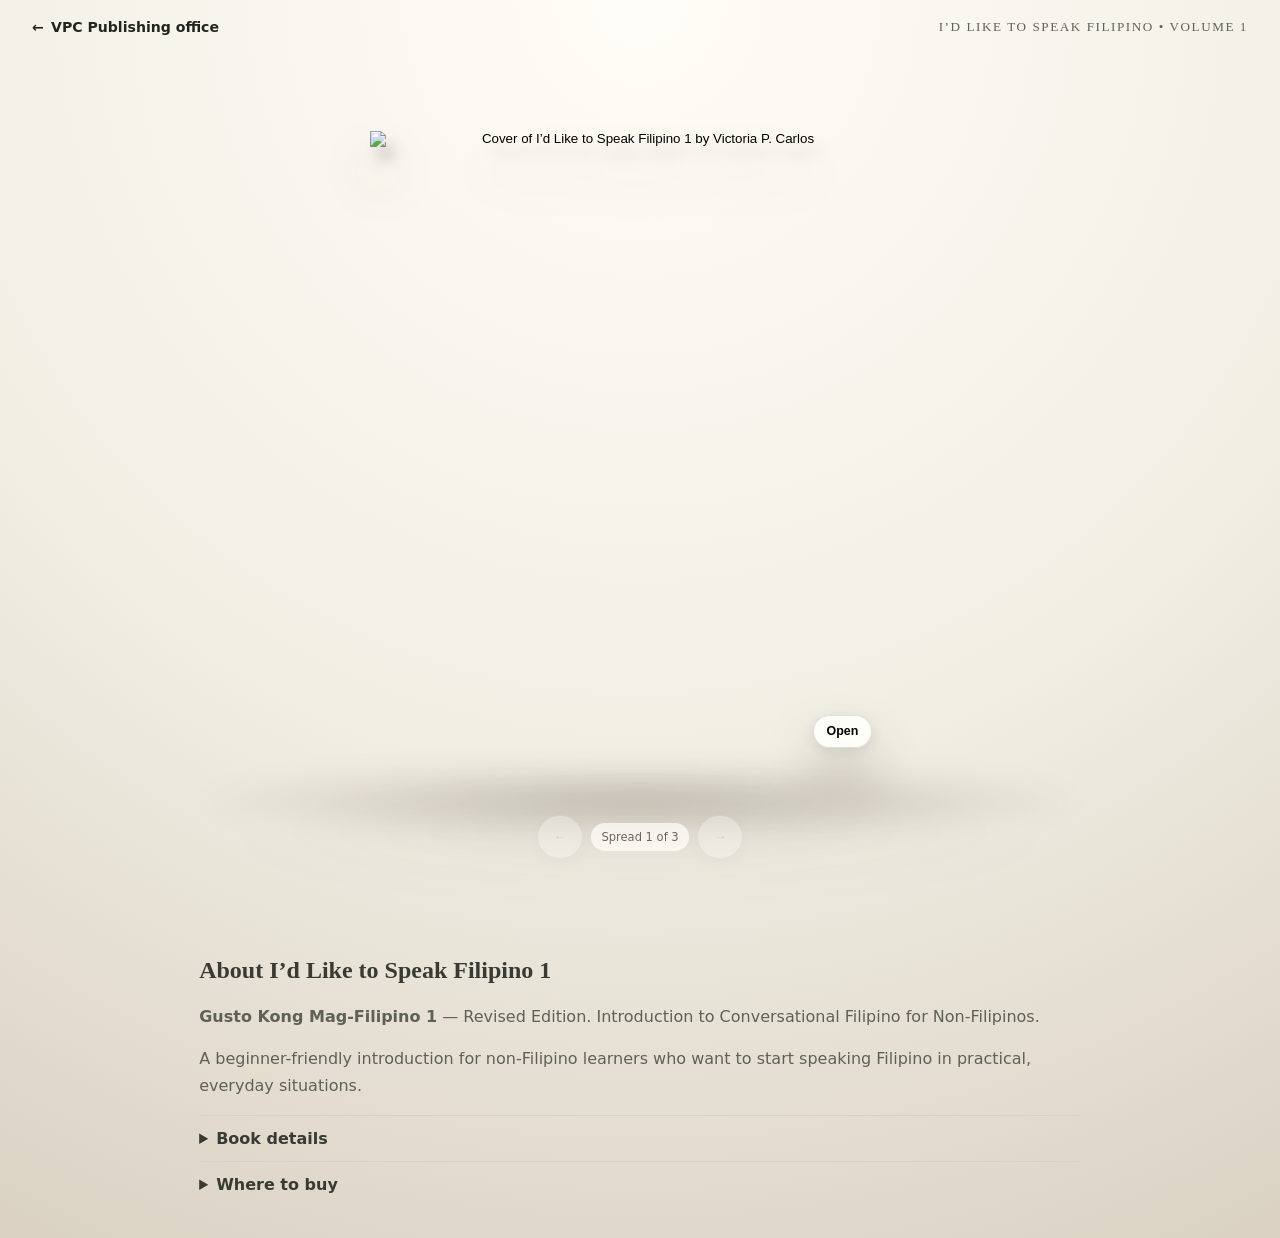
==== books/id-like-to-speak-filipino-1/index.html @ 3c0e3a0d "Add Volume 1 book experience" ====
<!doctype html>
<html lang="en"><head><meta charset="utf-8"><meta name="viewport" content="width=device-width,initial-scale=1">
<title>I’d Like to Speak Filipino 1 | Victoria P. Carlos | VPC Publishing</title><meta name="description" content="Explore I’d Like to Speak Filipino 1 by Victoria P. Carlos: Introduction to Conversational Filipino for Non-Filipinos. Read the edition summary and find current purchase options."><meta name="author" content="Victoria P. Carlos"><meta name="robots" content="index,follow,max-image-preview:large,max-snippet:-1"><link rel="canonical" href="https://industriesbarbph-rgb.github.io/carlospublishing-REALISTICDIGITALBOOKEXPERIENCE-PublicationSoftware/books/id-like-to-speak-filipino-1/"><link rel="icon" href="../../assets/favicon.svg"><link rel="stylesheet" href="../../styles.css">
<meta property="og:type" content="book"><meta property="og:site_name" content="VPC Publishing"><meta property="og:title" content="I’d Like to Speak Filipino 1 | VPC Publishing"><meta property="og:description" content="Explore I’d Like to Speak Filipino 1 by Victoria P. Carlos: Introduction to Conversational Filipino for Non-Filipinos. Read the edition summary and find current purchase options."><meta property="og:url" content="https://industriesbarbph-rgb.github.io/carlospublishing-REALISTICDIGITALBOOKEXPERIENCE-PublicationSoftware/books/id-like-to-speak-filipino-1/"><meta property="og:image" content="https://industriesbarbph-rgb.github.io/carlospublishing-REALISTICDIGITALBOOKEXPERIENCE-PublicationSoftware/assets/cover-1.jpg"><meta name="twitter:card" content="summary_large_image">
<script type="application/ld+json">{"@context":"https://schema.org","@graph":[{"@type":"Book","@id":"https://industriesbarbph-rgb.github.io/carlospublishing-REALISTICDIGITALBOOKEXPERIENCE-PublicationSoftware/books/id-like-to-speak-filipino-1/#book","name":"I’d Like to Speak Filipino 1","alternateName":"Gusto Kong Mag-Filipino 1","isbn":"9789719235033","bookEdition":"Revised Edition","description":"A beginner-friendly introduction for non-Filipino learners who want to start speaking Filipino in practical, everyday situations.","inLanguage":["en","fil"],"author":{"@type":"Person","name":"Victoria P. Carlos"},"publisher":{"@type":"Organization","name":"VPC Publishing"},"image":"https://industriesbarbph-rgb.github.io/carlospublishing-REALISTICDIGITALBOOKEXPERIENCE-PublicationSoftware/assets/cover-1.jpg","url":"https://industriesbarbph-rgb.github.io/carlospublishing-REALISTICDIGITALBOOKEXPERIENCE-PublicationSoftware/books/id-like-to-speak-filipino-1/"},{"@type":"BreadcrumbList","itemListElement":[{"@type":"ListItem","position":1,"name":"VPC Publishing","item":"https://industriesbarbph-rgb.github.io/carlospublishing-REALISTICDIGITALBOOKEXPERIENCE-PublicationSoftware/"},{"@type":"ListItem","position":2,"name":"I’d Like to Speak Filipino 1","item":"https://industriesbarbph-rgb.github.io/carlospublishing-REALISTICDIGITALBOOKEXPERIENCE-PublicationSoftware/books/id-like-to-speak-filipino-1/"}]}]}</script></head>
<body class="reader-page"><header class="reader-topbar"><a class="back-office" href="../../" aria-label="Back to VPC Publishing office">← <span>VPC Publishing office</span></a><span class="series-mark">I’d Like to Speak Filipino • Volume 1</span></header>
<main><section class="reader-shell" aria-label="Interactive publication presentation"><div class="reader-stage" data-reader-book="1"><div class="reader-book" id="readerBook"><button class="reader-cover" id="readerCover" type="button" aria-label="Open I’d Like to Speak Filipino 1"><img src="../../assets/cover-1.jpg" alt="Cover of I’d Like to Speak Filipino 1 by Victoria P. Carlos"></button><div class="spread"><article class="page left" id="leftPage"></article><article class="page right" id="rightPage"></article><div class="turn-sheet" id="turnSheet"><div class="turn-face front"></div><div class="turn-face back"></div></div><button class="tap-zone prev" id="prevZone" type="button" aria-label="Previous spread"></button><button class="tap-zone next" id="nextZone" type="button" aria-label="Next spread"></button></div></div><div class="reader-controls"><button class="reader-btn" id="prevPage" type="button" aria-label="Previous spread">←</button><span class="page-counter" id="pageCounter">Open the book</span><button class="reader-btn" id="nextPage" type="button" aria-label="Next spread">→</button></div></div></section>
<section class="seo-section" aria-labelledby="aboutBook"><h2 id="aboutBook">About I’d Like to Speak Filipino 1</h2><p><strong>Gusto Kong Mag-Filipino 1</strong> — Revised Edition. Introduction to Conversational Filipino for Non-Filipinos.</p><p>A beginner-friendly introduction for non-Filipino learners who want to start speaking Filipino in practical, everyday situations.</p><details><summary>Book details</summary><ul><li>Author: Victoria P. Carlos</li><li>Publisher: VPC Publishing</li><li>ISBN-13: 9789719235033</li></ul></details><details><summary>Where to buy</summary><p>Order through the official VPC Publishing Lazada shop, or check select National Book Store and Fully Booked branches. Physical-store stock changes by location; confirm with the branch before visiting.</p></details></section></main>
<script src="../../config.js"></script><script src="../../data.js"></script><script src="../../app.js"></script></body></html>
---- styles.css ----
:root{
  --ink:#22251f;--muted:#686c62;--cream:#f8f5eb;--paper:#fffdf6;--wood:#9d6d43;--wood-dark:#68462e;
  --line:rgba(50,52,45,.16);--shadow:rgba(46,40,30,.22);--green:#4e725e;--hall:#ebece6;
}
*{box-sizing:border-box}html{scroll-behavior:smooth}body{margin:0;color:var(--ink);font-family:Inter,ui-sans-serif,system-ui,-apple-system,BlinkMacSystemFont,"Segoe UI",sans-serif;background:#f5f3eb}a{color:inherit}button,a{-webkit-tap-highlight-color:transparent}.skip-link{position:absolute;left:-9999px;top:auto}.skip-link:focus{left:1rem;top:1rem;z-index:9999;background:white;padding:.8rem 1rem;border-radius:.6rem}
.office-page{min-height:100svh;overflow-x:hidden;background:linear-gradient(180deg,#fbfbf6 0%,#f2f2e9 67%,#d9d1c2 100%)}
.office{position:relative;min-height:100svh;overflow:hidden;isolation:isolate;display:flex;align-items:flex-end;justify-content:center;padding:clamp(1rem,3vw,2.5rem)}
.office::before{content:"";position:absolute;inset:0;background:radial-gradient(circle at 21% 9%,rgba(255,255,255,.98) 0 12%,rgba(255,248,205,.42) 26%,transparent 48%),linear-gradient(105deg,rgba(255,255,255,.55),transparent 48%);z-index:-5}.sunbeam{position:absolute;left:-6%;top:-14%;width:48%;height:92%;background:linear-gradient(110deg,rgba(255,255,255,.6),rgba(255,242,175,.18) 60%,transparent);transform:skewX(-8deg);filter:blur(2px);opacity:.75;animation:breatheLight 8s ease-in-out infinite alternate;z-index:-4;pointer-events:none}.window{position:absolute;left:3.5%;top:5%;width:min(25vw,330px);height:min(56vh,520px);border:clamp(6px,1vw,13px) solid #e8e8df;background:linear-gradient(145deg,#e9f7fb,#fcfbef 58%,#dcead9);box-shadow:0 18px 42px rgba(75,76,64,.12),inset 0 0 0 2px #cfd1c5;z-index:-3}.window::before,.window::after{content:"";position:absolute;background:#e7e7de}.window::before{width:7px;top:0;bottom:0;left:50%}.window::after{height:7px;left:0;right:0;top:52%}.leaf-shadow{position:absolute;left:7%;top:15%;width:19rem;height:19rem;opacity:.055;filter:blur(1px);z-index:-2;animation:leafMove 7s ease-in-out infinite alternate;transform-origin:bottom left}.leaf-shadow::before,.leaf-shadow::after{content:"";position:absolute;background:#183c25;border-radius:100% 0 100% 0;transform:rotate(35deg)}.leaf-shadow::before{width:8rem;height:3.2rem;left:4rem;top:4rem;box-shadow:5rem 4rem 0 #183c25,-1.5rem 7rem 0 #183c25}.leaf-shadow::after{width:6rem;height:2.6rem;left:9rem;top:1rem;box-shadow:-7rem 9rem 0 #183c25}.hallway{position:absolute;left:50%;top:5%;transform:translateX(-50%);width:min(48vw,680px);height:min(47vh,430px);background:linear-gradient(180deg,#f8f8f3,#e7e8e1);clip-path:polygon(8% 0,92% 0,100% 100%,0 100%);box-shadow:inset 0 -20px 38px rgba(73,74,66,.08);z-index:-2}.hallway::after{content:"";position:absolute;left:50%;bottom:0;width:52%;height:78%;transform:translateX(-50%);background:linear-gradient(180deg,#fafaf5,#e2e5df);border-left:2px solid rgba(88,90,82,.08);border-right:2px solid rgba(88,90,82,.08)}.brand-sign{position:absolute;z-index:-1;left:50%;top:14%;transform:translateX(-50%);min-width:min(42vw,560px);text-align:center;padding:clamp(.8rem,1.8vw,1.5rem) clamp(1rem,3vw,2.5rem);font-family:Georgia,"Times New Roman",serif;font-size:clamp(1.2rem,3vw,2.45rem);letter-spacing:.18em;color:#30342d;background:rgba(255,255,251,.74);border:1px solid rgba(74,76,69,.15);box-shadow:0 10px 30px rgba(70,70,60,.08);backdrop-filter:blur(6px)}.office-logo{display:block;width:clamp(38px,5vw,64px);height:clamp(38px,5vw,64px);border-radius:50%;margin:0 auto .55rem;display:grid;place-items:center;border:1px solid rgba(52,55,48,.35);font:700 clamp(.72rem,1.5vw,1rem)/1 Georgia,serif;letter-spacing:.08em;opacity:.9}.floor{position:absolute;left:-15%;right:-15%;bottom:-10%;height:45%;z-index:-4;background:linear-gradient(180deg,#e5ded1,#cfc4b3);transform:perspective(900px) rotateX(62deg);transform-origin:center bottom;background-image:linear-gradient(90deg,rgba(95,78,60,.07) 1px,transparent 1px),linear-gradient(rgba(95,78,60,.045) 1px,transparent 1px);background-size:120px 100%,100% 80px}.plant{position:absolute;right:4%;bottom:17%;width:9rem;height:17rem;z-index:-1}.pot{position:absolute;bottom:0;left:50%;transform:translateX(-50%);width:5.5rem;height:5rem;background:linear-gradient(90deg,#c5ab87,#eadcc4,#b99b74);clip-path:polygon(12% 0,88% 0,75% 100%,25% 100%)}.stem{position:absolute;left:50%;bottom:4rem;width:3px;height:11rem;background:#6e8068}.plant i{position:absolute;width:5.7rem;height:2.2rem;background:#789576;border-radius:100% 0 100% 0;transform-origin:100% 50%;animation:plantMove 6s ease-in-out infinite alternate}.plant i:nth-child(1){left:-.4rem;bottom:8rem;transform:rotate(18deg)}.plant i:nth-child(2){right:-.5rem;bottom:10rem;transform:scaleX(-1) rotate(10deg)}.plant i:nth-child(3){left:-1rem;bottom:12.5rem;transform:rotate(-6deg)}.plant i:nth-child(4){right:-.2rem;bottom:14rem;transform:scaleX(-1) rotate(-14deg)}
.shelf-scene{position:relative;width:min(92vw,1120px);z-index:5;margin-bottom:clamp(1rem,5vh,4rem);perspective:1500px}.shelf-header{display:flex;justify-content:space-between;align-items:end;gap:1rem;margin:0 auto 1rem;width:min(100%,980px);padding:0 .5rem}.shelf-header h1{font:600 clamp(1.05rem,2vw,1.55rem)/1.15 Georgia,"Times New Roman",serif;margin:0}.shelf-header p{margin:0;color:var(--muted);font-size:clamp(.72rem,1.2vw,.92rem)}.bookshelf{position:relative;margin:auto;width:min(100%,1040px);padding:clamp(1rem,3vw,2rem) clamp(.7rem,3vw,2.2rem) clamp(1.2rem,2.5vw,2rem);background:linear-gradient(90deg,#7a5033 0 1.5%,#a9784f 2.5% 97.5%,#70482e 98.5%),linear-gradient(#b18157,#8a5c3c);border-radius:8px 8px 3px 3px;box-shadow:0 38px 65px rgba(63,49,35,.28),inset 0 0 0 1px rgba(255,255,255,.1);transform:rotateX(.8deg)}.bookshelf::before{content:"";position:absolute;left:-2%;right:-2%;bottom:-1.15rem;height:1.45rem;border-radius:3px;background:linear-gradient(#a97950,#69452d);box-shadow:0 12px 18px rgba(50,36,25,.28)}.shelf-back{position:absolute;inset:1rem 1.2rem 1.1rem;background:linear-gradient(180deg,#d6b28b 0,#c69a70 55%,#b7845d);box-shadow:inset 0 14px 30px rgba(72,43,24,.16);border-radius:3px}.book-row{position:relative;display:grid;grid-template-columns:repeat(4,minmax(0,1fr));align-items:end;gap:clamp(.45rem,2.1vw,1.4rem);min-height:clamp(330px,48vw,570px);padding:clamp(.4rem,1vw,1rem) clamp(.2rem,1.3vw,.9rem) 0;z-index:2}.book-link{position:relative;display:flex;align-items:end;justify-content:center;text-decoration:none;min-width:0;height:100%;outline-offset:6px}.book-object{position:relative;width:min(100%,190px);transform-style:preserve-3d;transition:transform .34s cubic-bezier(.2,.75,.25,1),filter .34s ease;filter:drop-shadow(10px 18px 10px rgba(55,37,25,.28));transform:rotateY(-3deg)}.book-link:nth-child(2) .book-object{transform:rotateY(2deg)}.book-link:nth-child(3) .book-object{transform:rotateY(-1deg)}.book-link:nth-child(4) .book-object{transform:rotateY(3deg)}.book-cover{display:block;width:100%;aspect-ratio:2/3;object-fit:cover;border-radius:2px 5px 5px 2px;box-shadow:inset 0 0 0 1px rgba(0,0,0,.06)}.book-object::before{content:"";position:absolute;left:-9px;top:1.5%;bottom:1.5%;width:10px;background:linear-gradient(90deg,rgba(45,31,22,.48),rgba(255,255,255,.14));transform:rotateY(78deg);transform-origin:right center;border-radius:3px 0 0 3px}.book-object::after{content:"";position:absolute;left:4%;right:1%;bottom:-7px;height:8px;background:repeating-linear-gradient(90deg,#f0e8d8 0 5px,#d4c8b6 5px 6px);transform:skewX(-16deg);transform-origin:top}.book-caption{position:absolute;left:50%;bottom:-3.2rem;transform:translateX(-50%);width:max-content;max-width:140%;padding:.45rem .7rem;background:rgba(255,255,249,.9);border:1px solid rgba(44,46,40,.12);border-radius:999px;font-size:clamp(.67rem,1.1vw,.82rem);font-weight:700;letter-spacing:.03em;opacity:0;transition:opacity .25s ease,transform .25s ease;pointer-events:none;white-space:nowrap}.book-link:hover .book-object,.book-link:focus-visible .book-object{transform:translateY(-18px) rotateY(0deg) scale(1.035);filter:drop-shadow(14px 26px 14px rgba(55,37,25,.32))}.book-link:hover .book-caption,.book-link:focus-visible .book-caption{opacity:1;transform:translate(-50%,-4px)}.note-pin{position:absolute;right:clamp(.2rem,2vw,1.7rem);top:-4.6rem;z-index:8;width:clamp(118px,15vw,180px);transform-origin:50% -10px;animation:sway 4.7s ease-in-out infinite alternate}.pin-dot{position:absolute;left:50%;top:-8px;transform:translateX(-50%);width:14px;height:14px;border-radius:50%;background:#a24a3d;box-shadow:0 2px 4px rgba(0,0,0,.25);z-index:2}.note-button{width:100%;min-height:110px;border:0;cursor:pointer;text-align:left;padding:1rem .9rem;background:#fff3a9;color:#3a3325;box-shadow:3px 7px 12px rgba(66,54,35,.18);font:600 clamp(.76rem,1.15vw,.9rem)/1.35 "Segoe Print","Bradley Hand",cursive;transform:rotate(1.5deg);clip-path:polygon(1% 1%,98% 0,100% 96%,93% 98%,84% 96%,75% 99%,64% 96%,55% 100%,44% 97%,32% 100%,21% 97%,11% 99%,0 95%)}.note-button small{display:block;margin-top:.65rem;font:500 .7rem/1.2 system-ui;color:#71654a}.note-button:focus-visible{outline:3px solid #315b4a;outline-offset:4px}.office-hint{position:absolute;left:50%;bottom:1.1rem;transform:translateX(-50%);z-index:9;font-size:.76rem;color:#66685f;background:rgba(255,255,250,.72);padding:.5rem .8rem;border-radius:999px;backdrop-filter:blur(5px)}.modal{position:fixed;inset:0;z-index:100;display:none;place-items:center;padding:1rem;background:rgba(38,39,34,.34);backdrop-filter:blur(5px)}.modal.open{display:grid}.modal-card{width:min(92vw,620px);max-height:82svh;overflow:auto;background:#fffdf7;border-radius:18px;box-shadow:0 30px 80px rgba(0,0,0,.22);padding:clamp(1.2rem,4vw,2rem);position:relative}.modal-close{position:absolute;right:.7rem;top:.7rem;border:1px solid var(--line);background:#fff;border-radius:50%;width:42px;height:42px;cursor:pointer;font-size:1.3rem}.modal-card h2{font-family:Georgia,serif;margin:.2rem 3rem .45rem 0}.modal-card p{color:var(--muted);line-height:1.6}.empty-note{border:1px dashed #d2c393;background:#fff8d5;padding:1rem;border-radius:10px}
.reader-page{min-height:100svh;background:radial-gradient(circle at 50% 0,#fffdf7 0,#f1eee4 55%,#dad1c2 100%);overflow-x:hidden}.reader-topbar{display:flex;align-items:center;justify-content:space-between;gap:1rem;padding:clamp(.8rem,2vw,1.2rem) clamp(1rem,3vw,2rem);position:relative;z-index:20}.back-office{display:inline-flex;align-items:center;gap:.45rem;text-decoration:none;font-weight:700;font-size:.88rem}.series-mark{font-family:Georgia,serif;font-size:.82rem;letter-spacing:.12em;color:#5f6259;text-transform:uppercase}.reader-shell{min-height:calc(100svh - 74px);display:grid;place-items:center;padding:1rem clamp(.5rem,2vw,2rem) 2rem}.reader-stage{position:relative;width:min(96vw,1080px);aspect-ratio:1.58/1;perspective:2200px}.reader-book{position:absolute;inset:0;filter:drop-shadow(0 30px 26px rgba(60,48,35,.24));transform-style:preserve-3d}.reader-book::after{content:"";position:absolute;left:8%;right:8%;bottom:-6%;height:12%;background:radial-gradient(ellipse,rgba(62,47,33,.25),transparent 70%);filter:blur(12px);z-index:-5}.reader-cover{position:absolute;left:25%;top:2%;width:50%;height:96%;z-index:20;cursor:pointer;border:0;background:none;padding:0;transform-origin:left center;transform-style:preserve-3d;transition:transform 1.15s cubic-bezier(.18,.78,.18,1),opacity .2s ease .95s}.reader-cover img{width:100%;height:100%;object-fit:contain;display:block;filter:drop-shadow(8px 13px 8px rgba(0,0,0,.2));backface-visibility:hidden}.reader-cover::after{content:"Open";position:absolute;right:7%;bottom:6%;background:rgba(255,255,250,.93);border:1px solid rgba(40,42,38,.14);padding:.55rem .8rem;border-radius:999px;font-weight:800;font-size:.78rem;box-shadow:0 4px 15px rgba(0,0,0,.09)}.reader-book.is-open .reader-cover{transform:translateX(-2%) rotateY(-164deg);opacity:0;pointer-events:none}.spread{position:absolute;inset:3% 2%;display:grid;grid-template-columns:1fr 1fr;background:#eee3d2;border-radius:10px;overflow:visible;opacity:0;transition:opacity .25s ease .55s}.reader-book.is-open .spread{opacity:1}.spread::before{content:"";position:absolute;left:50%;top:0;bottom:0;width:22px;transform:translateX(-50%);z-index:8;background:linear-gradient(90deg,rgba(81,61,39,.13),rgba(255,255,255,.3) 42%,rgba(57,42,29,.16) 52%,rgba(255,255,255,.2) 64%,rgba(70,50,35,.1));pointer-events:none}.spread::after{content:"";position:absolute;inset:-11px -14px -16px;z-index:-3;border-radius:13px;background:linear-gradient(145deg,#785a43,#554033);box-shadow:inset 0 0 0 1px rgba(255,255,255,.06)}.page{position:relative;min-width:0;padding:clamp(1rem,3vw,2.5rem);overflow:auto;background:linear-gradient(100deg,#f3e8d7,#fffdf5 12%,#fffdf7 85%,#eadcc8);border:1px solid rgba(89,68,47,.12);font-family:Georgia,"Times New Roman",serif}.page.left{border-radius:7px 0 0 7px;background:linear-gradient(90deg,#f8f0e4,#fffdf7 88%,#e8dac5)}.page.right{border-radius:0 7px 7px 0}.page h1,.page h2{margin:.05rem 0 .75rem;color:#29271f}.page h1{font-size:clamp(1.15rem,2.7vw,2.25rem);line-height:1.08}.page h2{font-size:clamp(1.05rem,2vw,1.55rem)}.page p,.page li{font-size:clamp(.76rem,1.25vw,1rem);line-height:1.62;color:#4e493f}.eyebrow{font:800 clamp(.62rem,.9vw,.75rem)/1.2 system-ui;letter-spacing:.16em;text-transform:uppercase;color:#777064;margin-bottom:.65rem}.page .big-number{font:700 clamp(4rem,10vw,8.5rem)/.8 Georgia,serif;color:rgba(80,77,67,.08);position:absolute;right:5%;bottom:5%;pointer-events:none}.facts{display:grid;gap:.55rem;margin-top:1rem}.fact{display:flex;justify-content:space-between;gap:1rem;border-top:1px solid rgba(72,68,59,.13);padding-top:.55rem;font:600 clamp(.69rem,1vw,.86rem)/1.3 system-ui}.fact span:last-child{text-align:right;color:#65685f;font-weight:500}.page-links{display:grid;gap:.65rem;margin-top:1rem}.page-link{display:flex;justify-content:space-between;align-items:center;gap:1rem;text-decoration:none;padding:.8rem .9rem;border:1px solid rgba(48,51,45,.14);background:rgba(255,255,255,.65);border-radius:10px;font:750 clamp(.72rem,1vw,.9rem)/1.25 system-ui}.page-link:hover,.page-link:focus-visible{background:white;outline:none;box-shadow:0 5px 15px rgba(70,60,45,.08)}.store-status{display:grid;gap:.55rem;margin-top:.8rem}.store-row{border-left:3px solid #8d9e86;padding:.5rem .7rem;background:rgba(255,255,255,.55);font:600 clamp(.7rem,1vw,.86rem)/1.35 system-ui}.store-row small{display:block;color:#74776d;margin-top:.2rem;font-weight:500}.series-grid{display:grid;grid-template-columns:repeat(2,minmax(0,1fr));gap:.65rem;margin-top:.8rem}.series-card{display:flex;align-items:center;gap:.65rem;text-decoration:none;padding:.5rem;border:1px solid rgba(48,51,45,.12);border-radius:10px;background:rgba(255,255,255,.55);font:700 clamp(.65rem,.95vw,.82rem)/1.2 system-ui}.series-card img{width:42px;aspect-ratio:2/3;object-fit:cover;border-radius:2px}.reader-controls{position:absolute;left:50%;bottom:-3.6rem;transform:translateX(-50%);display:flex;align-items:center;gap:.5rem;z-index:30}.reader-btn{min-width:46px;height:44px;border-radius:999px;border:1px solid rgba(45,48,42,.16);background:rgba(255,255,251,.88);backdrop-filter:blur(5px);cursor:pointer;font-weight:800;box-shadow:0 5px 15px rgba(60,50,40,.08)}.reader-btn:disabled{opacity:.35;cursor:default}.page-counter{font-size:.72rem;color:#686a61;background:rgba(255,255,250,.7);padding:.45rem .65rem;border-radius:999px}.tap-zone{position:absolute;top:3%;bottom:3%;width:15%;z-index:15;border:0;background:transparent;cursor:pointer}.tap-zone.prev{left:2%}.tap-zone.next{right:2%}.turn-sheet{position:absolute;top:0;bottom:0;left:50%;width:50%;z-index:12;transform-origin:left center;transform-style:preserve-3d;pointer-events:none;display:none}.turn-sheet.active{display:block;animation:pageTurn .72s cubic-bezier(.24,.73,.22,1) forwards}.turn-face{position:absolute;inset:0;backface-visibility:hidden;padding:clamp(1rem,3vw,2.5rem);background:linear-gradient(100deg,#fffdf7,#efe1cd);border:1px solid rgba(80,60,40,.12);overflow:hidden}.turn-face.back{transform:rotateY(180deg);background:linear-gradient(90deg,#f8f0e4,#fffdf7)}.seo-section{max-width:920px;margin:4.8rem auto 2rem;padding:0 1.2rem;color:#383a34}.seo-section h2{font-family:Georgia,serif}.seo-section p,.seo-section li{line-height:1.65;color:#5e6158}.seo-section details{border-top:1px solid #d5d2c8;padding:.8rem 0}.seo-section summary{cursor:pointer;font-weight:800}
@keyframes sway{from{transform:rotate(-2.2deg)}to{transform:rotate(2.1deg)}}@keyframes breatheLight{from{opacity:.58;transform:skewX(-8deg) translateX(-1%)}to{opacity:.82;transform:skewX(-8deg) translateX(2%)}}@keyframes leafMove{from{transform:rotate(-2deg) translateX(-3px)}to{transform:rotate(3deg) translateX(5px)}}@keyframes plantMove{from{filter:brightness(.98)}to{filter:brightness(1.04)}}@keyframes pageTurn{0%{transform:rotateY(0);filter:drop-shadow(-2px 0 1px rgba(0,0,0,.06))}45%{filter:drop-shadow(-18px 7px 10px rgba(60,45,30,.18))}100%{transform:rotateY(-180deg);filter:none}}
@media(max-width:760px){.office{padding:.7rem}.window{width:36vw;height:36vh;left:-4%;top:2%}.hallway{width:84vw;height:33vh;top:3%}.brand-sign{top:9%;min-width:68vw;font-size:clamp(1rem,4.3vw,1.5rem);letter-spacing:.12em}.plant{right:-2rem;bottom:22%;transform:scale(.72)}.shelf-scene{width:98vw;margin-bottom:8vh}.shelf-header{padding:0 .9rem;margin-bottom:.65rem}.book-row{gap:.38rem;min-height:58vw;padding:.4rem .2rem 0}.bookshelf{padding:1rem .5rem 1.3rem}.book-object{width:100%;filter:drop-shadow(4px 10px 5px rgba(55,37,25,.25))}.book-object::before{left:-5px;width:6px}.book-caption{display:none}.note-pin{right:1rem;top:-5.5rem;width:118px}.note-button{min-height:94px;padding:.8rem .7rem}.office-hint{font-size:.68rem;bottom:.55rem}.reader-topbar{padding:.7rem .9rem}.reader-shell{min-height:auto;display:block;padding:.2rem .45rem 5rem}.reader-stage{width:100%;aspect-ratio:auto;min-height:76svh}.spread{inset:1% 1%;grid-template-columns:1fr;overflow:hidden}.spread::before{display:none}.page{position:absolute;inset:0;border-radius:7px!important;padding:1.2rem 1.1rem 3.8rem}.page.left{display:none}.page.right{display:block}.reader-cover{left:12%;width:76%;height:90%;top:4%}.tap-zone.prev{left:0;width:22%}.tap-zone.next{right:0;width:22%}.turn-sheet{left:0;width:100%;transform-origin:left center}.reader-controls{bottom:-3.7rem}.series-grid{grid-template-columns:1fr 1fr}.seo-section{margin-top:1.5rem}}
@media(prefers-reduced-motion:reduce){*,*::before,*::after{animation-duration:.001ms!important;animation-iteration-count:1!important;scroll-behavior:auto!important;transition-duration:.001ms!important}.note-pin{transform:rotate(1deg)}}
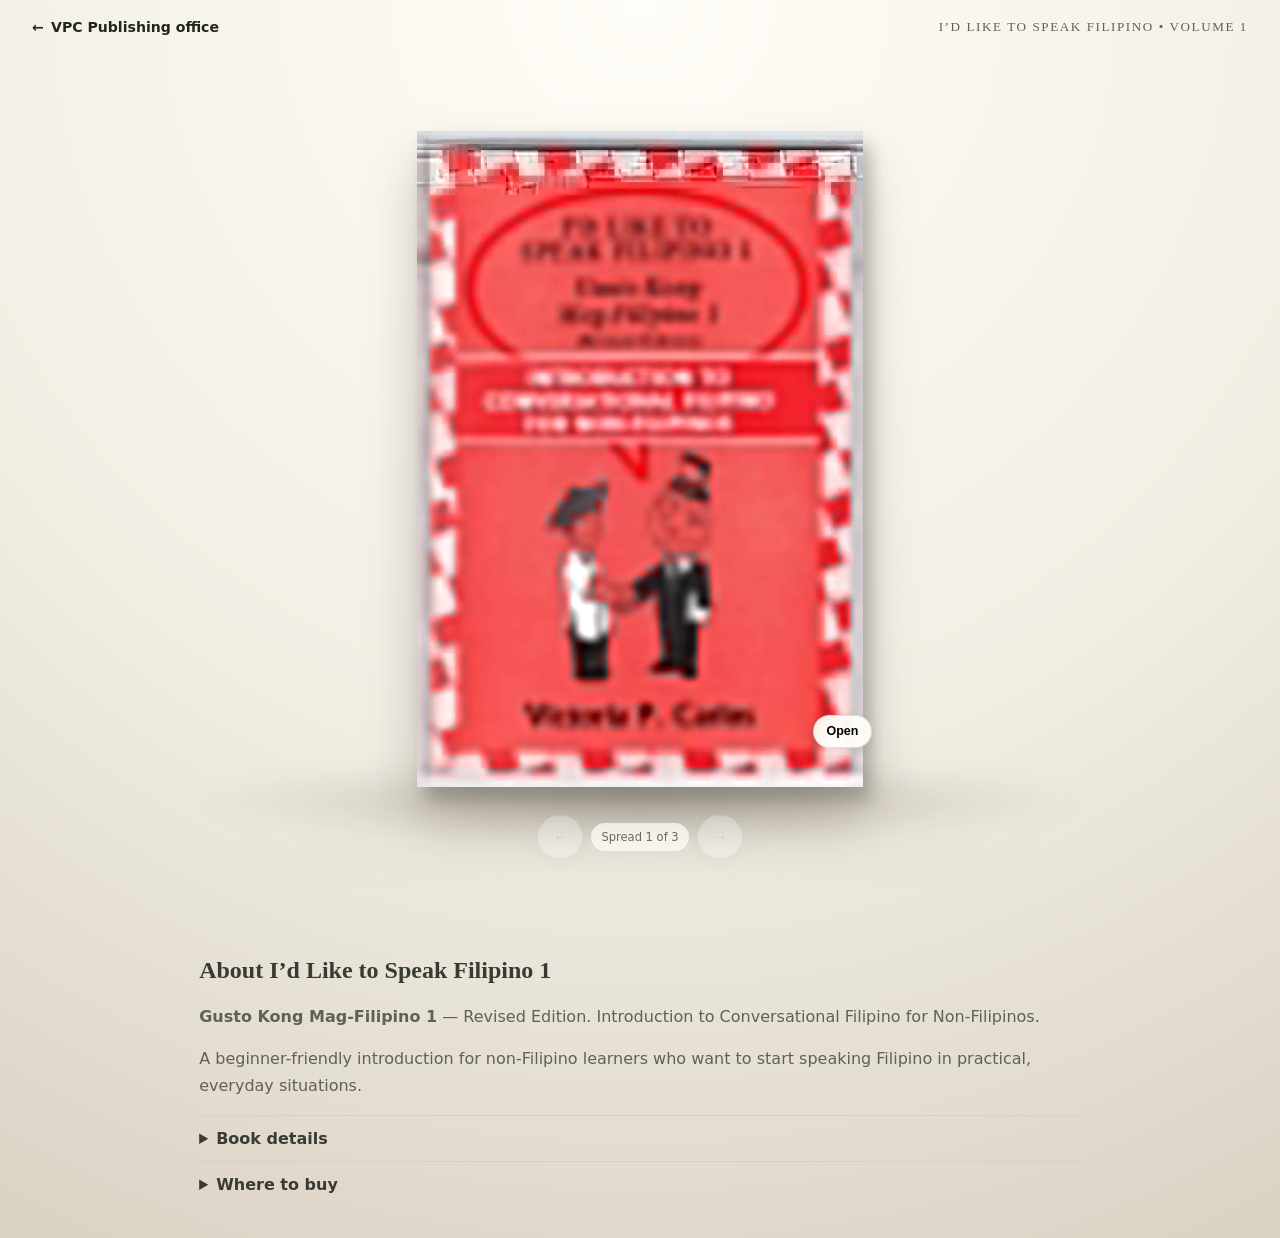
==== commit 04d1b815: "Apply responsive reader fixes to Volume 1" ====
--- a/books/id-like-to-speak-filipino-1/index.html
+++ b/books/id-like-to-speak-filipino-1/index.html
@@ -1,9 +1,9 @@
 <!doctype html>
 <html lang="en"><head><meta charset="utf-8"><meta name="viewport" content="width=device-width,initial-scale=1">
-<title>I’d Like to Speak Filipino 1 | Victoria P. Carlos | VPC Publishing</title><meta name="description" content="Explore I’d Like to Speak Filipino 1 by Victoria P. Carlos: Introduction to Conversational Filipino for Non-Filipinos. Read the edition summary and find current purchase options."><meta name="author" content="Victoria P. Carlos"><meta name="robots" content="index,follow,max-image-preview:large,max-snippet:-1"><link rel="canonical" href="https://industriesbarbph-rgb.github.io/carlospublishing-REALISTICDIGITALBOOKEXPERIENCE-PublicationSoftware/books/id-like-to-speak-filipino-1/"><link rel="icon" href="../../assets/favicon.svg"><link rel="stylesheet" href="../../styles.css">
+<title>I’d Like to Speak Filipino 1 | Victoria P. Carlos | VPC Publishing</title><meta name="description" content="Explore I’d Like to Speak Filipino 1 by Victoria P. Carlos: Introduction to Conversational Filipino for Non-Filipinos. Read the edition summary and find current purchase options."><meta name="author" content="Victoria P. Carlos"><meta name="robots" content="index,follow,max-image-preview:large,max-snippet:-1"><link rel="canonical" href="https://industriesbarbph-rgb.github.io/carlospublishing-REALISTICDIGITALBOOKEXPERIENCE-PublicationSoftware/books/id-like-to-speak-filipino-1/"><link rel="icon" href="../../assets/favicon.svg"><link rel="stylesheet" href="../../styles.css"><link rel="stylesheet" href="../../reader-fixes.css">
 <meta property="og:type" content="book"><meta property="og:site_name" content="VPC Publishing"><meta property="og:title" content="I’d Like to Speak Filipino 1 | VPC Publishing"><meta property="og:description" content="Explore I’d Like to Speak Filipino 1 by Victoria P. Carlos: Introduction to Conversational Filipino for Non-Filipinos. Read the edition summary and find current purchase options."><meta property="og:url" content="https://industriesbarbph-rgb.github.io/carlospublishing-REALISTICDIGITALBOOKEXPERIENCE-PublicationSoftware/books/id-like-to-speak-filipino-1/"><meta property="og:image" content="https://industriesbarbph-rgb.github.io/carlospublishing-REALISTICDIGITALBOOKEXPERIENCE-PublicationSoftware/assets/cover-1.jpg"><meta name="twitter:card" content="summary_large_image">
 <script type="application/ld+json">{"@context":"https://schema.org","@graph":[{"@type":"Book","@id":"https://industriesbarbph-rgb.github.io/carlospublishing-REALISTICDIGITALBOOKEXPERIENCE-PublicationSoftware/books/id-like-to-speak-filipino-1/#book","name":"I’d Like to Speak Filipino 1","alternateName":"Gusto Kong Mag-Filipino 1","isbn":"9789719235033","bookEdition":"Revised Edition","description":"A beginner-friendly introduction for non-Filipino learners who want to start speaking Filipino in practical, everyday situations.","inLanguage":["en","fil"],"author":{"@type":"Person","name":"Victoria P. Carlos"},"publisher":{"@type":"Organization","name":"VPC Publishing"},"image":"https://industriesbarbph-rgb.github.io/carlospublishing-REALISTICDIGITALBOOKEXPERIENCE-PublicationSoftware/assets/cover-1.jpg","url":"https://industriesbarbph-rgb.github.io/carlospublishing-REALISTICDIGITALBOOKEXPERIENCE-PublicationSoftware/books/id-like-to-speak-filipino-1/"},{"@type":"BreadcrumbList","itemListElement":[{"@type":"ListItem","position":1,"name":"VPC Publishing","item":"https://industriesbarbph-rgb.github.io/carlospublishing-REALISTICDIGITALBOOKEXPERIENCE-PublicationSoftware/"},{"@type":"ListItem","position":2,"name":"I’d Like to Speak Filipino 1","item":"https://industriesbarbph-rgb.github.io/carlospublishing-REALISTICDIGITALBOOKEXPERIENCE-PublicationSoftware/books/id-like-to-speak-filipino-1/"}]}]}</script></head>
 <body class="reader-page"><header class="reader-topbar"><a class="back-office" href="../../" aria-label="Back to VPC Publishing office">← <span>VPC Publishing office</span></a><span class="series-mark">I’d Like to Speak Filipino • Volume 1</span></header>
 <main><section class="reader-shell" aria-label="Interactive publication presentation"><div class="reader-stage" data-reader-book="1"><div class="reader-book" id="readerBook"><button class="reader-cover" id="readerCover" type="button" aria-label="Open I’d Like to Speak Filipino 1"><img src="../../assets/cover-1.jpg" alt="Cover of I’d Like to Speak Filipino 1 by Victoria P. Carlos"></button><div class="spread"><article class="page left" id="leftPage"></article><article class="page right" id="rightPage"></article><div class="turn-sheet" id="turnSheet"><div class="turn-face front"></div><div class="turn-face back"></div></div><button class="tap-zone prev" id="prevZone" type="button" aria-label="Previous spread"></button><button class="tap-zone next" id="nextZone" type="button" aria-label="Next spread"></button></div></div><div class="reader-controls"><button class="reader-btn" id="prevPage" type="button" aria-label="Previous spread">←</button><span class="page-counter" id="pageCounter">Open the book</span><button class="reader-btn" id="nextPage" type="button" aria-label="Next spread">→</button></div></div></section>
 <section class="seo-section" aria-labelledby="aboutBook"><h2 id="aboutBook">About I’d Like to Speak Filipino 1</h2><p><strong>Gusto Kong Mag-Filipino 1</strong> — Revised Edition. Introduction to Conversational Filipino for Non-Filipinos.</p><p>A beginner-friendly introduction for non-Filipino learners who want to start speaking Filipino in practical, everyday situations.</p><details><summary>Book details</summary><ul><li>Author: Victoria P. Carlos</li><li>Publisher: VPC Publishing</li><li>ISBN-13: 9789719235033</li></ul></details><details><summary>Where to buy</summary><p>Order through the official VPC Publishing Lazada shop, or check select National Book Store and Fully Booked branches. Physical-store stock changes by location; confirm with the branch before visiting.</p></details></section></main>
-<script src="../../config.js"></script><script src="../../data.js"></script><script src="../../app.js"></script></body></html>
+<script src="../../config.js"></script><script src="../../data.js"></script><script src="../../app.js"></script></body></html>
--- a/reader-fixes.css
+++ b/reader-fixes.css
@@ -0,0 +1,18 @@
+/* Reader QA fixes — prevent retailer links from bunching/overflowing */
+.page-links{display:grid!important;grid-template-columns:1fr!important;gap:.62rem!important;width:100%!important;max-width:100%!important;margin:.7rem 0 0!important}
+.page-link{display:grid!important;grid-template-columns:minmax(0,1fr) auto!important;align-items:center!important;gap:.65rem!important;width:100%!important;max-width:100%!important;min-width:0!important;padding:.72rem .78rem!important;border-radius:13px!important;text-decoration:none!important;overflow:hidden!important;overflow-wrap:anywhere!important;word-break:normal!important}
+.page-link span,.page-link strong,.page-link small{min-width:0!important;max-width:100%!important;overflow-wrap:anywhere!important}
+.store-row{width:100%!important;max-width:100%!important;overflow-wrap:anywhere!important}
+@media(max-width:760px){
+  .reader-shell{padding:.5rem .35rem 1.2rem!important;align-items:start!important}
+  .reader-stage{width:98vw!important;max-width:98vw!important}
+  .page{padding:clamp(.72rem,3.2vw,1rem)!important}
+  .page h1{font-size:clamp(1.18rem,5vw,1.55rem)!important;line-height:1.05!important}
+  .page h2{font-size:clamp(1rem,4.4vw,1.34rem)!important;line-height:1.08!important}
+  .page p,.page li,.store-row{font-size:clamp(.72rem,3vw,.9rem)!important;line-height:1.35!important}
+  .page-links{gap:.5rem!important;margin-top:.55rem!important}
+  .page-link{padding:.64rem .68rem!important;border-radius:11px!important;font-size:clamp(.7rem,2.9vw,.86rem)!important;line-height:1.2!important}
+  .page-link small{font-size:clamp(.62rem,2.5vw,.76rem)!important;line-height:1.2!important}
+  .page.right{overflow:auto!important;-webkit-overflow-scrolling:touch!important}
+  .reader-controls{margin-top:.5rem!important}
+}
